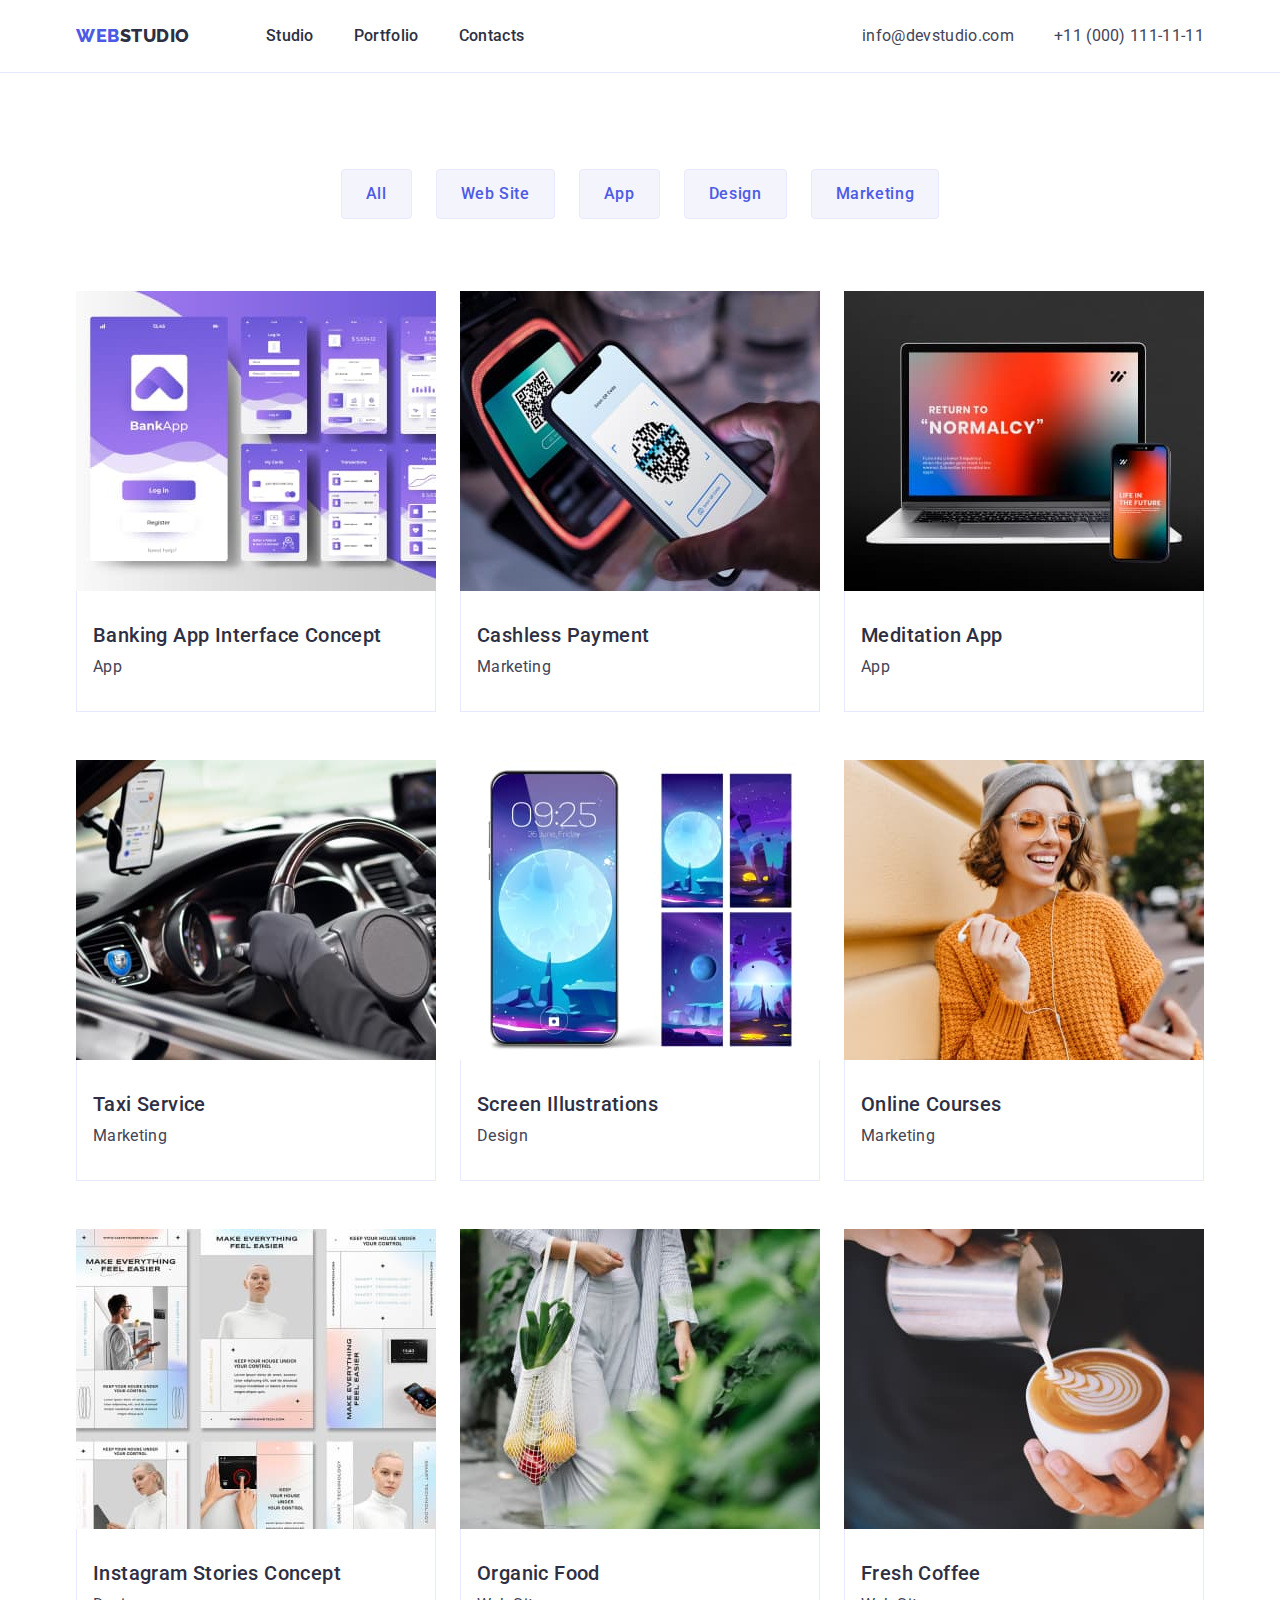
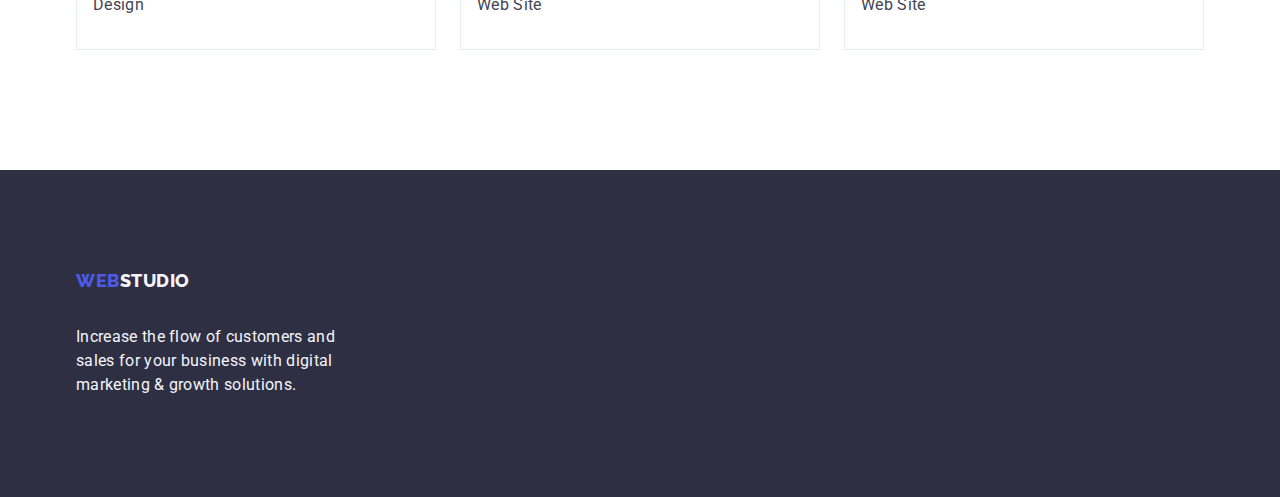
==== portfolio.html @ 1bb778d0 "Initial commit" ====
<!DOCTYPE html>
<html lang="en">
<head>
    <meta charset="UTF-8">
    <meta http-equiv="X-UA-Compatible" content="IE=edge">
    <meta name="viewport" content="width=device-width, initial-scale=1.0">
    <title>Document</title>

    <!-- fonts -->
    <link rel="preconnect" href="https://fonts.googleapis.com">
    <link rel="preconnect" href="https://fonts.gstatic.com" crossorigin>
    <link href="https://fonts.googleapis.com/css2?family=Raleway:wght@800&family=Roboto:ital,wght@0,400;0,500;0,700;1,700&display=swap" rel="stylesheet">
    <!-- Normalize -->
    <link rel="stylesheet" 
          href="https://cdn.jsdelivr.net/npm/modern-normalize@2.0.0/modern-normalize.min.css">
    <!-- Custom styles -->
    <link rel="stylesheet" href="./css/styles.css">
</head>

<body>
  <header class="header">
  <div class="header-container container">
    <nav class="header-nav">
      <a class="header-logo link" href="./index.html">Web<span class="logo-dark">Studio</span> </a>
     
      <ul class="header-list list">
        <li> <a class="header-item link" href="./index.html">Studio</a></li>
        <li> <a class="header-item link" href="./portfolio.html">Portfolio</a></li>
        <li> <a class="header-item link" href="">Contacts</a></li>
      </ul>
    </nav>
  
    <address class="header-contakt">
      <ul class="header-contakt-list list">
        <li> <a class="header-contakt link" href="mailto:info@devstudio.com">info@devstudio.com</a> </li>
        <li> <a class="header-contakt link" href="tel:+110001111111">+11 (000) 111-11-11</a> </li>
      </ul>
    </address>
  </div>
  </header>
  
  <main>

    <section class="portfolio-bloc">
      <div class="container">
        <h1 class="visually-hidden">portfolio</h1>
        <ul class="list main-btns-p">
           <li> <button class="main-btn-p" type="button">All</button> </li>
           <li> <button class="main-btn-p" type="button">Web Site</button> </li>
           <li> <button class="main-btn-p" type="button">App</button> </li>
           <li> <button class="main-btn-p" type="button">Design</button> </li>
           <li> <button class="main-btn-p" type="button">Marketing</button> </li>
         </ul>
                     
       <ul class="list portfolio-list card-set">
          <li class="card-set-item"> 
            <a class="link">
              <img src="./images/portfolio-new/app1.jpg" alt="app1" width="360">
              <div class="portfolio-tab-txt">
                <h2 class="portfolio">Banking App Interface Concept</h2>
                <p class="portfolio-p">App</p>
              </div>
            </a>
          </li>
         <li class="card-set-item">
             <a class="link">
               <img src="./images/portfolio-new/marketing1.jpg" alt="Marketing1" width="360">
               <div class="portfolio-tab-txt">
                <h2 class="portfolio">Cashless Payment</h2>
                <p class="portfolio-p">Marketing</p>
               </div>
             </a>
          </li>
          <li class="card-set-item">
             <a class="link">
               <img src="./images/portfolio-new/app2.jpg" alt="App2" width="360">
               <div class="portfolio-tab-txt">
                <h2 class="portfolio">Meditation App</h2>
                <p class="portfolio-p">App</p>
               </div>
             </a>
          </li>
          <li class="card-set-item">
           <a class="link">
             <img src="./images/portfolio-new/marketing2.jpg" alt="Marketing2" width="360">
             <div class="portfolio-tab-txt">
              <h2 class="portfolio">Taxi Service</h2>
              <p class="portfolio-p">Marketing</p>
             </div>
           </a>
         </li>
         <li class="card-set-item">
           <a class="link">
             <img src="./images/portfolio-new/design1.jpg" alt="Design1" width="360">
             <div class="portfolio-tab-txt">
              <h2 class="portfolio">Screen Illustrations</h2>
              <p class="portfolio-p">Design</p>
             </div>
           </a>
         </li>
         <li class="card-set-item">
           <a class="link">
             <img src="./images/portfolio-new/marketing3.jpg" alt="Marketing3" width="360">
             <div class="portfolio-tab-txt">
              <h2 class="portfolio">Online Courses</h2>
              <p class="portfolio-p">Marketing</p>
             </div>
           </a>
         </li>
         <li class="card-set-item">
           <a class="link">
             <img src="./images/portfolio-new/design2.jpg" alt="Design2" width="360">
             <div class="portfolio-tab-txt">
              <h2 class="portfolio">Instagram Stories Concept</h2>
              <p class="portfolio-p">Design</p>
             </div>
           </a>
         </li>
         <li class="card-set-item">
           <a class="link">
             <img src="./images/portfolio-new/website1.jpg" alt="WebSite1" width="360">
             <div class="portfolio-tab-txt">
              <h2 class="portfolio">Organic Food</h2>
              <p class="portfolio-p">Web Site</p>
             </div>
           </a>
         </li>
         <li class="card-set-item">
           <a class="link">
             <img src="./images/portfolio-new/website2.jpg" alt="WebSite2" width="360">
             <div class="portfolio-tab-txt">
              <h2 class="portfolio">Fresh Coffee</h2>
              <p class="portfolio-p">Web Site</p>
             </div>
           </a>
         </li>
        </ul>
      </div>
    </section>
  </main>
  
  
  <footer class="background footer-bloc">
    <div class="container">
      <a class=" logo link" href="./index.html">Web<span class="logo-light">Studio</span> </a>
      <p class="footer-txt">Increase the flow of customers and sales for your business with digital marketing & growth solutions.</p>
    </div>
  </footer>
  
</body>
</html>
---- css/styles.css ----
:root {
	/* font */
--primary-font: Roboto, sans-serif;
--seconary-font: Raleway, sans-serif;
	/* color */
--main-txt-cl: #434455;
--lighe-txt-cl: #FFFFFF;
--accent-txt-cl: #404BBF;
--background-cl: #2E2F42;
--normal-txt-cl: #4D5AE5;
--color-cloud: #F4F4FD;
--color-border: #e7e9fc;
    /* table */
 --items: 3;
 --indent-vertical: 24px;
 --indent-horizontal: var(--indent-vertical);
}
   


/* Base styles */
body {
    font-family: var(--primary-font);
	font-size: 16px;
	line-height: 1.5;
	letter-spacing: 0.02em;
	color: var(--main-txt-cl);
	background-color: var(--lighe-txt-cl);
	}
	.container {
		width: 1158px;
		margin-left: auto;
		margin-right: auto;
		padding-left: 15px;
		padding-right: 15px;

		/* outline: 2px solid red; */
		outline-offset: -2px;
	}

.logo {
	font-family: var(--seconary-font);
	font-weight: 800;
	font-size: 18px;
	line-height: 1.17;
	letter-spacing: 0.03em;
	text-transform: uppercase;
	color: var(--normal-txt-cl);
	display: inline-block;
	margin-bottom: 16px;
}
.logo-dark{
	color: var(--background-cl);
}
.logo-light{
	color: var(--color-cloud);
}

.background-team {
	background-color: var(--color-cloud);
}

/* reset */
h1,
h2,
h3,
h4,
h5,
h6,
p {
	margin: 0;
}
img {
	display: block;
	max-width: 100%;
	height: auto;
}
.visually-hidden {
	position: absolute;
	width: 1px;
	height: 1px;
	margin: -1px;
	border: 0;
	padding: 0;
	
	white-space: nowrap;
	clip-path: inset(100%);
	clip: rect(0 0 0 0);
	overflow: hidden;
  }
ul,
ol{
	margin: 0;
	padding: 0;
}
.link {
    text-decoration: none;
}
.list {
    list-style: none;
}
.card-set{
display: flex;
flex-wrap: wrap;
row-gap: var(--indent-horizontalt);
column-gap: var(--indent-vertical);
}
.card-set-item {
flex-basis: calc((100% - var(--indent-vertical) * (var(--items) - 1)) / var(--items));
}

/* header */

.header {
	border-bottom: 1px solid #e7e9fc;	
}
.header-container{
	display: flex;
	justify-content: space-between;
}
.header-nav {
	display: flex;
	align-items: center;
}
.header-logo {
	font-family: var(--seconary-font);
	font-weight: 800;
	font-size: 18px;
	line-height: 1.17;
	letter-spacing: 0.03em;
	text-transform: uppercase;
	color: var(--normal-txt-cl);
	margin-right: 76px;
	padding-top: 24px;
	padding-bottom: 24px;
}
.header-logo:hover,
.header-logo:focus {
	color: var(--accent-txt-cl)
}
.header-list {
	display: flex;
	gap: 40px;
}
.header-item{
	font-weight: 500;
	font-size: 16px;
	line-height: 1.5;
	letter-spacing: 0.02em;
	color: var(--background-cl);
	padding-top: 24px;
	padding-bottom: 24px;
}
.header-item:hover,
.header-item:focus {
    color: var(--accent-txt-cl)
}
.header-contakt{
	font-style: normal;
}
.header-contakt-list{
	display: flex;
	gap: 40px;
	}
.header-contakt{
	font-size: 16px;
	line-height: 1.5;
	letter-spacing: 0.02em;
	color: var(--main-txt-cl);
	padding-top: 24px;
	padding-bottom: 24px;
}
.header-contakt:hover,
.header-contakt:focus {
    color: var(--accent-txt-cl);
}

/* main */

.background {
	
    background-color: var(--background-cl);
	padding: 188px 0;
}
.main {
	display: flex;
	flex-direction: column;
	flex-grow: 1;
}
.main-title-container {
	display: flex;
	flex-direction: column;
}
.main-title {
    font-size: 56px;
    line-height: 1.07;
    text-align: center;
    letter-spacing: 0.02em;
    color: var(--lighe-txt-cl);
    margin: 0 auto;
    display: flex;
    max-width: 496px;
    flex-direction: column;
    flex-shrink: 0;
    margin-bottom: 48px;
}
.main-btn {
	background-color:var(--normal-txt-cl);
	font-family: var(--primary-font);
	font-weight: 500;
	font-size: 16px;
	line-height: 1.5;
	letter-spacing: 0.04em;
	color:var(--lighe-txt-cl);
	cursor: pointer;
    min-width: 169px;
	max-width: 250px;
	height: 56px;
    padding: 16px 32px;
	border-radius: 4px;
	display: block;
	margin: 0 auto;
	border: none;
	
}
.main-btn:hover,
.main-btn:focus{
	color: var(--lighe-txt-cl);
	background-color: var(--accent-txt-cl)
}
.main-sabject-bloc{
	padding-top: 120px;
	padding-bottom: 120px;	
}
.main-sabject {
}
.main-list {
	background-color: var(--lighe-txt-cl);
	display: flex;
	justify-content: space-between;
	gap: 24px;
}
.main-list-bloc {
	--items: 4;
}
.main-item {
font-size: 56px;
line-height: 1.07;
letter-spacing: 0.02em;
width: 264px;
}
.main-subtitle {
font-weight: 500;
font-size: 20px;
line-height: 1.2;
letter-spacing: 0.02em;
color: var(--background-cl);
margin-bottom: 8px;
}
.main-text {
font-size: 16px;
line-height: 1.5;
letter-spacing: 0.02em;
color: var(--main-txt-cl);
}
.main-subject {
font-size: 36px;
line-height: 1.11;
text-align: center;
letter-spacing: 0.02em;
text-transform: capitalize;
color: var(--background-cl);
margin-bottom: 72px;
    
}
.main-img-bloc{
	padding-bottom: 120px;	
}
.main-img {
	
}
.main-team-bloc{
	padding-top: 120px;
	padding-bottom: 120px;
}
.team-list {
	--items: 4;
}
.main-team {
	background-color: var(--lighe-txt-cl);
	border-radius: 0px 0px 4px 4px;
}
.main-team-img {
	
}
.main-team-name {
font-weight: 500;
font-size: 20px;
line-height: 1.2;
text-align: center;
letter-spacing: 0.02em;
color: var(--background-cl);
margin-bottom: 8px;
}
.main-team-profession {
font-size: 16px;
line-height: 1.5;
text-align: center;
letter-spacing: 0.02em;
color: var(--main-txt-cl);
}
.main-team-content{
	padding: 32px 16px;
	border: 1px solid var(--color-cloud);
	border-top: none;
}
/* footer */

.footer-bloc{
	padding-top: 100px;
	padding-bottom: 100px;
}
.footer-txt {
color: var(--color-cloud) ;
font-size: 16px;
line-height: 1.5;
letter-spacing: 0.02em;
display: flex;
width: 264px;
flex-direction: column;
flex-shrink: 0;
margin-top: 17.5px;
}

/* portfolio */

.portfolio-bloc{
	padding-top: 96px;
	padding-bottom: 120px;	
}
.portfolio {
	font-weight: 500;
	font-size: 20px;
	line-height: 1.2;
	letter-spacing: 0.02em;
	color: var(--background-cl);
	margin-bottom: 8px;
}
.main-btns-p {
	display: flex;
	align-items: flex-start;
	gap: 24px;
	justify-content: center;
	margin-bottom: 72px;
}
.main-btn-p {
	background-color:var(--color-cloud);
	font-family: var(--primary-font);
	font-weight: 500;
	font-size: 16px;
	line-height: 1.5;
	letter-spacing: 0.04em;
	color:var(--normal-txt-cl);
	cursor: pointer;
	padding: 12px 24px;
	border-radius: 4px;
	border: 1px solid var(--color-border);
} 
.main-btn-p:hover{
	color: var(--lighe-txt-cl);
	background-color: var(--accent-txt-cl);
	border: 1px solid transparent;
}
.main-btn-p:focus{
	color: var(--lighe-txt-cl);
	background-color: var(--accent-txt-cl);
	border: 1px solid transparent;
}

.portfolio-tab { 
	--indent-vertical: 24px;
	--indent-horizontalt: 48px;
}
.portfolio-list{
	row-gap: 48px;
}
.portfolio-tab-txt {
	padding: 32px 16px;
	border: 1px solid var(--color-border);
	border-top: none;
}
.portfolio-p {
	font-size: 16px;
	line-height: 1.5;
	letter-spacing: 0.02em;
	color: var(--main-txt-cl);	
}
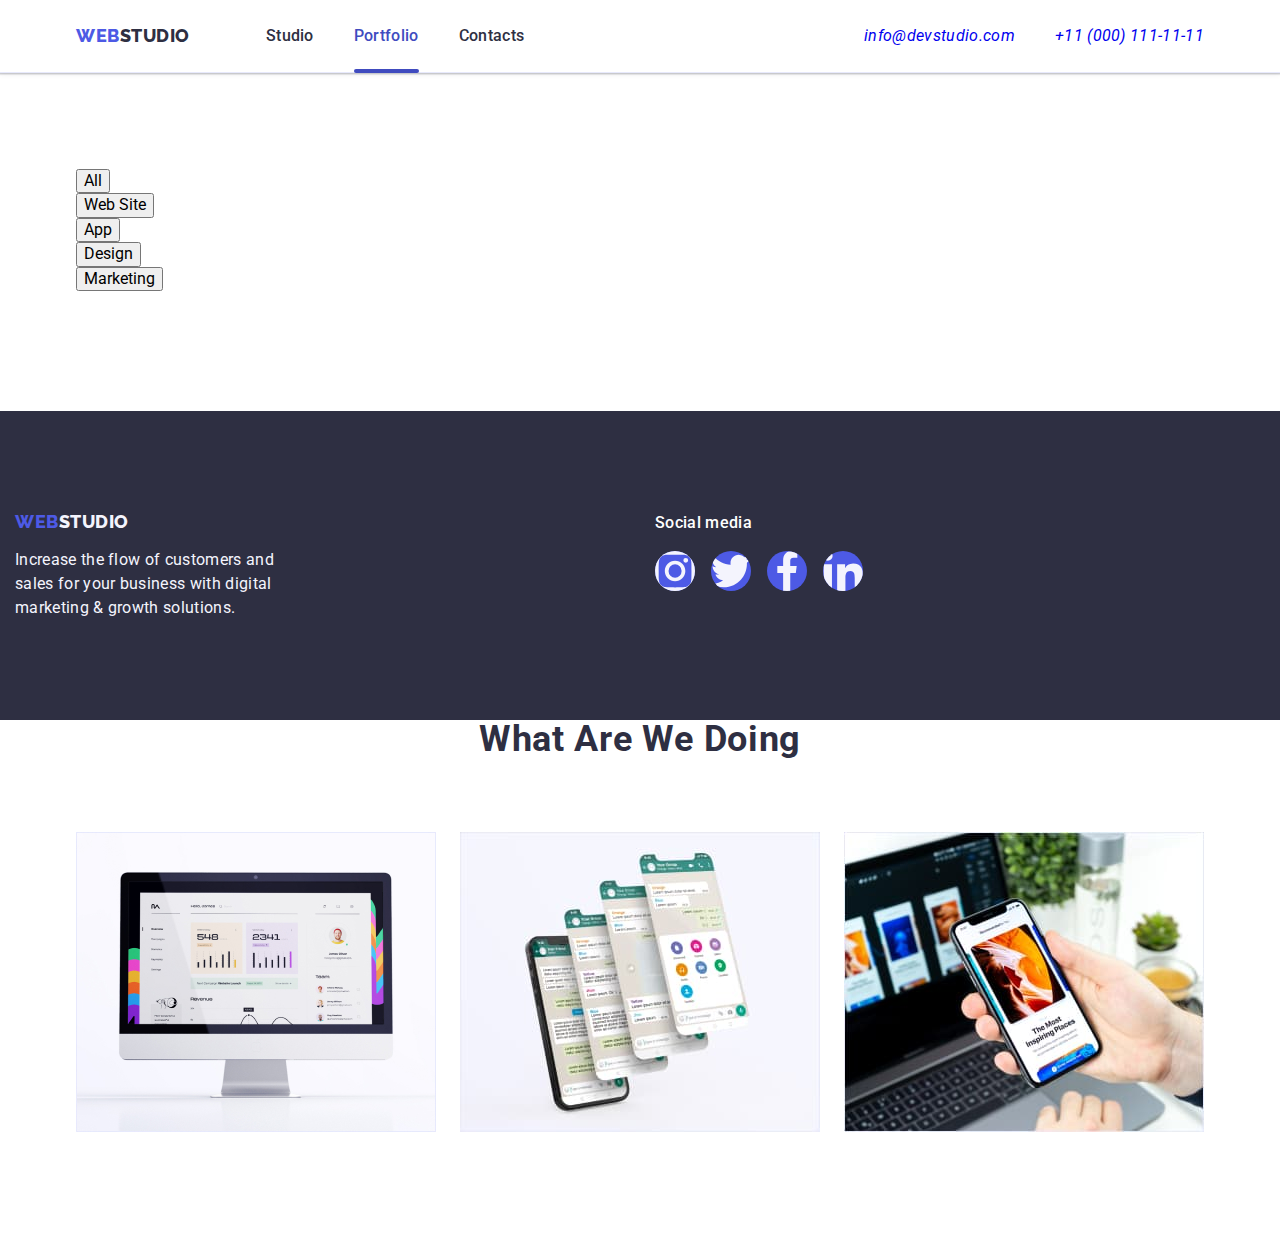
==== commit 0dfb7d0b: "hw5" ====
--- a/portfolio.html
+++ b/portfolio.html
@@ -25,7 +25,7 @@
      
       <ul class="header-list list">
         <li> <a class="header-item link" href="./index.html">Studio</a></li>
-        <li> <a class="header-item link" href="./portfolio.html">Portfolio</a></li>
+        <li> <a class="header-item active link" href="./portfolio.html">Portfolio</a></li>
         <li> <a class="header-item link" href="">Contacts</a></li>
       </ul>
     </nav>
@@ -52,100 +52,121 @@
            <li> <button class="main-btn-p" type="button">Marketing</button> </li>
          </ul>
                      
-       <ul class="list portfolio-list card-set">
-          <li class="card-set-item"> 
-            <a class="link">
-              <img src="./images/portfolio-new/app1.jpg" alt="app1" width="360">
-              <div class="portfolio-tab-txt">
-                <h2 class="portfolio">Banking App Interface Concept</h2>
-                <p class="portfolio-p">App</p>
-              </div>
-            </a>
-          </li>
-         <li class="card-set-item">
-             <a class="link">
-               <img src="./images/portfolio-new/marketing1.jpg" alt="Marketing1" width="360">
-               <div class="portfolio-tab-txt">
-                <h2 class="portfolio">Cashless Payment</h2>
-                <p class="portfolio-p">Marketing</p>
-               </div>
-             </a>
-          </li>
-          <li class="card-set-item">
-             <a class="link">
-               <img src="./images/portfolio-new/app2.jpg" alt="App2" width="360">
-               <div class="portfolio-tab-txt">
-                <h2 class="portfolio">Meditation App</h2>
-                <p class="portfolio-p">App</p>
-               </div>
-             </a>
-          </li>
-          <li class="card-set-item">
-           <a class="link">
-             <img src="./images/portfolio-new/marketing2.jpg" alt="Marketing2" width="360">
-             <div class="portfolio-tab-txt">
-              <h2 class="portfolio">Taxi Service</h2>
-              <p class="portfolio-p">Marketing</p>
-             </div>
-           </a>
-         </li>
-         <li class="card-set-item">
-           <a class="link">
-             <img src="./images/portfolio-new/design1.jpg" alt="Design1" width="360">
-             <div class="portfolio-tab-txt">
-              <h2 class="portfolio">Screen Illustrations</h2>
-              <p class="portfolio-p">Design</p>
-             </div>
-           </a>
-         </li>
-         <li class="card-set-item">
-           <a class="link">
-             <img src="./images/portfolio-new/marketing3.jpg" alt="Marketing3" width="360">
-             <div class="portfolio-tab-txt">
-              <h2 class="portfolio">Online Courses</h2>
-              <p class="portfolio-p">Marketing</p>
-             </div>
-           </a>
-         </li>
-         <li class="card-set-item">
-           <a class="link">
-             <img src="./images/portfolio-new/design2.jpg" alt="Design2" width="360">
-             <div class="portfolio-tab-txt">
-              <h2 class="portfolio">Instagram Stories Concept</h2>
-              <p class="portfolio-p">Design</p>
-             </div>
-           </a>
-         </li>
-         <li class="card-set-item">
-           <a class="link">
-             <img src="./images/portfolio-new/website1.jpg" alt="WebSite1" width="360">
-             <div class="portfolio-tab-txt">
-              <h2 class="portfolio">Organic Food</h2>
-              <p class="portfolio-p">Web Site</p>
-             </div>
-           </a>
-         </li>
-         <li class="card-set-item">
-           <a class="link">
-             <img src="./images/portfolio-new/website2.jpg" alt="WebSite2" width="360">
-             <div class="portfolio-tab-txt">
-              <h2 class="portfolio">Fresh Coffee</h2>
-              <p class="portfolio-p">Web Site</p>
-             </div>
-           </a>
-         </li>
-        </ul>
+       
       </div>
     </section>
   </main>
   
   
-  <footer class="background footer-bloc">
+  <footer class="background-footer footer-bloc">
     <div class="container">
       <a class=" logo link" href="./index.html">Web<span class="logo-light">Studio</span> </a>
       <p class="footer-txt">Increase the flow of customers and sales for your business with digital marketing & growth solutions.</p>
     </div>
+    <div class="container">
+      <h3 class="footer-traling-title">Social media</h3>
+      <ul class="footer-traling-list list">
+        <li class="traling-item">
+          <a class="" href="" aria-label="instagram">
+           <svg class="traling-icons" width="24" height="24">
+             <use href="./images/icons.svg#instagram"></use> 
+           </svg>
+          </a>
+        </li>
+        <li class="traling-item">
+          <a class="" href="" aria-label="twitter">
+           <svg class="traling-icons" width="24" height="24">
+             <use href="./images/icons.svg#twitter"></use> 
+           </svg>
+          </a>
+        </li>
+        <li class="traling-item">
+          <a class="" href="" aria-label="facebook">
+           <svg class="traling-icons" width="24" height="24">
+             <use href="./images/icons.svg#facebook"></use> 
+           </svg>
+          </a>
+        </li>
+        <li class="traling-item">
+          <a class="" href="" aria-label="linkedin">
+           <svg class="traling-icons" width="24" height="24">
+             <use href="./images/icons.svg#linkedin"></use> 
+           </svg>
+          </a>
+      </ul>
+    </div>
   </footer>
+
+
+  <section class="main-img-bloc">
+    <div class="container">
+      <h2 class="main-subject">What are we doing</h2>
+      <ul class="main-list list card-set">
+        <li class="main-img card-set-item">
+          <img src="./images/about/img1.jpg" alt="img1" width="360" height="300">
+        </li>
+        <li class="main-img card-set-item">
+          <img src="./images/about/img2.jpg" alt="img2" width="360" height="300">
+        </li>
+        <li class="main-img card-set-item">
+          <img src="./images/about/img3.jpg" alt="img3" width="360" height="300">
+        </li>
+      </ul>
+    </div>
   
-</body>
+  </section>
+
+
+  <!-- Customers
+  <section class="section">
+    <div class="container">
+      <h2 class="main-subject">Customers</h2>
+      <ul class="clients-list list">
+        <li class="clients-item">
+          <a class="clients-link" href="" aria-label="Logo 1">
+            <svg class="claients-icon" width="168" height="88">
+              <use href="./images/icons.svg#client-1"></use>
+            </svg>
+          </a>
+        </li>
+        <li class="clients-item">
+          <a class="clients-link" href="" aria-label="Logo 2">
+            <svg class="claients-icon" width="168" height="88">
+              <use href="./images/icons.svg#client-2"></use>
+            </svg>
+          </a>
+        </li>
+        <li class="clients-item">
+          <a class="clients-link" href="" aria-label="Logo 3">
+            <svg class="claients-icon" width="168" height="88">
+              <use href="./images/icons.svg#client-3"></use>
+            </svg>
+          </a>
+        </li>
+        <li class="clients-item">
+          <a class="clients-link" href="" aria-label="Logo 4">
+            <svg class="claients-icon" width="168" height="88">
+              <use href="./images/icons.svg#client-4"></use>
+            </svg>
+          </a>
+        </li>
+        <li class="clients-item">
+          <a class="clients-link" href="" aria-label="Logo 5">
+            <svg class="claients-icon" width="168" height="88">
+              <use href="./images/icons.svg#client-5"></use>
+            </svg>
+          </a>
+        </li>
+        <li class="clients-item">
+          <a class="clients-link" href="" aria-label="Logo 6">
+            <svg class="claients-icon" width="168" height="88">
+              <use href="./images/icons.svg#client-6"></use>
+            </svg>
+          </a>
+        </li>
+      </ul>
+    </div>
+  </section>
+  
+</body> -->
 </html>--- a/css/styles.css
+++ b/css/styles.css
@@ -10,10 +10,17 @@
 --normal-txt-cl: #4D5AE5;
 --color-cloud: #F4F4FD;
 --color-border: #e7e9fc;
+--grey: #2e2f42b3;
+--color-logo: #8e8f99;
+--navyblue-modal: #2e2f4266;
+--dairy: #FCFCFC;
+--icons: #31d0aa;
     /* table */
  --items: 3;
  --indent-vertical: 24px;
  --indent-horizontal: var(--indent-vertical);
+ /* Others */
+ --animation: color 250ms cubic-bezier(0.4, 0, 0.2, 1);
 }
    
 
@@ -113,6 +120,8 @@
 
 .header {
 	border-bottom: 1px solid #e7e9fc;	
+	background: var(--lighe-txt-cl);
+    box-shadow: 0px 1px 6px 0px rgba(46, 47, 66, 0.08), 0px 1px 1px 0px rgba(46, 47, 66, 0.16), 0px 2px 1px 0px rgba(46, 47, 66, 0.08);
 }
 .header-container{
 	display: flex;
@@ -133,6 +142,8 @@
 	margin-right: 76px;
 	padding-top: 24px;
 	padding-bottom: 24px;
+
+	transition: border-color var(--animation);
 }
 .header-logo:hover,
 .header-logo:focus {
@@ -143,6 +154,8 @@
 	gap: 40px;
 }
 .header-item{
+    position: relative;
+
 	font-weight: 500;
 	font-size: 16px;
 	line-height: 1.5;
@@ -150,25 +163,57 @@
 	color: var(--background-cl);
 	padding-top: 24px;
 	padding-bottom: 24px;
+    display: block;
+	transition: var(--animation);
 }
 .header-item:hover,
 .header-item:focus {
     color: var(--accent-txt-cl)
 }
-.header-contakt{
-	font-style: normal;
-}
+.active{
+	color: var(--accent-txt-cl);
+	transition: var(--animation);
+}
+.header-item.active::after{
+	content: "";
+	position: absolute;
+	bottom: -1px;
+	left: 0;
+
+	display: block;
+	width: 100%;
+	height: 4px;
+	background-color: var(--accent-txt-cl);
+	border-radius: 2px;
+}
+
 .header-contakt-list{
 	display: flex;
 	gap: 40px;
 	}
 .header-contakt{
+	padding-top: 24px;
+	padding-bottom: 24px;
+}
+
+
+.header-contakt-l{
+	font-style: normal;
 	font-size: 16px;
 	line-height: 1.5;
 	letter-spacing: 0.02em;
 	color: var(--main-txt-cl);
 	padding-top: 24px;
 	padding-bottom: 24px;
+	transition: var(--animation);
+	display: block;
+	text-decoration: none;
+}
+
+.header-contakt-l:hover,
+.header-contakt-l:focus {
+	color: var(--accent-txt-cl);
+	transition: var(--animation);
 }
 .header-contakt:hover,
 .header-contakt:focus {
@@ -178,18 +223,19 @@
 /* main */
 
 .background {
+	max-width: 1440px;
+	margin: 0 auto;
+	background-image: linear-gradient(var(--grey),var(--grey)), url(../images/people_office.jpg);
+    background-repeat: no-repeat;
+	background-position: center;
+	background-size: cover;
+	background-color: var(--background-cl);
+	padding: 188px 0;
+}
+.main {
+}
+.main-title-container {
 	
-    background-color: var(--background-cl);
-	padding: 188px 0;
-}
-.main {
-	display: flex;
-	flex-direction: column;
-	flex-grow: 1;
-}
-.main-title-container {
-	display: flex;
-	flex-direction: column;
 }
 .main-title {
     font-size: 56px;
@@ -198,10 +244,7 @@
     letter-spacing: 0.02em;
     color: var(--lighe-txt-cl);
     margin: 0 auto;
-    display: flex;
     max-width: 496px;
-    flex-direction: column;
-    flex-shrink: 0;
     margin-bottom: 48px;
 }
 .main-btn {
@@ -221,7 +264,8 @@
 	display: block;
 	margin: 0 auto;
 	border: none;
-	
+
+	transition: background-color 250ms cubic-bezier(0.4,0,0.2,1);
 }
 .main-btn:hover,
 .main-btn:focus{
@@ -232,10 +276,12 @@
 	padding-top: 120px;
 	padding-bottom: 120px;	
 }
+.main-sabject-icon{
+	fill: none;
+}
 .main-sabject {
 }
 .main-list {
-	background-color: var(--lighe-txt-cl);
 	display: flex;
 	justify-content: space-between;
 	gap: 24px;
@@ -248,6 +294,15 @@
 line-height: 1.07;
 letter-spacing: 0.02em;
 width: 264px;
+}
+.main-item-icon{
+	display: flex;
+	align-items: center;
+	justify-content: center;
+	height: 112px;
+	background-color: var(--color-cloud);
+	border-radius: 4px;
+	margin-bottom: 8px;
 }
 .main-subtitle {
 font-weight: 500;
@@ -288,7 +343,9 @@
 }
 .main-team {
 	background-color: var(--lighe-txt-cl);
+	width: 264px;
 	border-radius: 0px 0px 4px 4px;
+	box-shadow: 0px 1px 6px rgba(46, 47, 66, 0.08), 0px 1px 1px rgba(46, 47, 66, 0.16), 0px 2px 1px rgba(46, 47, 66, 0.08);
 }
 .main-team-img {
 	
@@ -308,36 +365,78 @@
 text-align: center;
 letter-spacing: 0.02em;
 color: var(--main-txt-cl);
-}
+margin-bottom: 8px;
+}
+
 .main-team-content{
-	padding: 32px 16px;
 	border: 1px solid var(--color-cloud);
 	border-top: none;
-}
-/* footer */
-
-.footer-bloc{
-	padding-top: 100px;
-	padding-bottom: 100px;
-}
-.footer-txt {
-color: var(--color-cloud) ;
-font-size: 16px;
-line-height: 1.5;
-letter-spacing: 0.02em;
-display: flex;
-width: 264px;
-flex-direction: column;
-flex-shrink: 0;
-margin-top: 17.5px;
-}
+	padding: 32px 0;
+}
+/* .main-team-content-list{
+	padding: 32px 0;
+} */
+.container-traling{
+}
+.traling-list{
+	display: flex;
+    justify-content: center;
+    gap: 24px;
+}
+.traling-item{
+	width: 40px;
+	height: 40px;
+}
+.traling-icons{
+	fill: var(--color-cloud);
+	width: 100%;
+	height: 100%;
+	background-color: var(--normal-txt-cl);
+	border-radius: 50%;
+	display: flex;
+	align-items: center;
+	justify-content: center;
+	transition: background-color 250ms cubic-bezier(0.4, 0, 0.2, 1);
+}
+.traling-icons:hover,
+.traling-icons:focus{
+	background-color: var(--accent-txt-cl);
+}
+.traling-icon{
+	
+}
+/* clients */
+/* .clients-list{
+	display: flex;
+	justify-content: center;
+	gap: 24px;
+	padding-bottom: 120px;
+}
+.clients-link{
+	display: flex;
+	justify-content: center;
+	align-items: center;
+
+	width: 168px;
+	height: 88px;
+	border: 2px solid var(--color-logo);
+
+	transition: border-color var(--animation);
+}
+.clients-link:hover{
+    border-color: var(--accent-txt-cl);
+}
+.clients-link:hover .claients-icon{
+    fill: var(--accent-txt-cl);
+} */
 
 /* portfolio */
 
-.portfolio-bloc{
+.portfolio-bloc {
 	padding-top: 96px;
-	padding-bottom: 120px;	
-}
+	padding-bottom: 120px;
+}
+
 .portfolio {
 	font-weight: 500;
 	font-size: 20px;
@@ -346,54 +445,194 @@
 	color: var(--background-cl);
 	margin-bottom: 8px;
 }
-.main-btns-p {
-	display: flex;
-	align-items: flex-start;
-	gap: 24px;
-	justify-content: center;
-	margin-bottom: 72px;
-}
-.main-btn-p {
-	background-color:var(--color-cloud);
-	font-family: var(--primary-font);
-	font-weight: 500;
+
+.portfolio-item {
+	/* position: relative; */
+}
+
+.overlay {
+	width: calc((100% - 48px) / 3);
+	transition: box-shadow 250ms cubic-bezier(0.4, 0, 0.2, 1);
+
+}
+.overlay:hover {
+     box-shadow: 0px 1px 6px rgba(46, 47, 66, 0.08), 0px 1px 1px rgba(46, 47, 66, 0.16), 0px 2px 1px rgba(46, 47, 66, 0.08);
+}
+.overlay:hover .overlay-p {
+	transform: translateY(0%);
+	
+}
+.overlay-position {
+	 	position: relative;
+		overflow: hidden;
+}
+
+
+.overlay-txt {
+		
+}
+
+.overlay-p {
+	position: absolute;
+    top: 0;
+	left: 0;
+
+	width: 100%;
+	height: 100%;
+
+	padding: 40px 32px;
+
+
 	font-size: 16px;
 	line-height: 1.5;
-	letter-spacing: 0.04em;
-	color:var(--normal-txt-cl);
-	cursor: pointer;
-	padding: 12px 24px;
-	border-radius: 4px;
-	border: 1px solid var(--color-border);
-} 
-.main-btn-p:hover{
-	color: var(--lighe-txt-cl);
-	background-color: var(--accent-txt-cl);
-	border: 1px solid transparent;
-}
-.main-btn-p:focus{
-	color: var(--lighe-txt-cl);
-	background-color: var(--accent-txt-cl);
-	border: 1px solid transparent;
-}
-
-.portfolio-tab { 
+	letter-spacing: 0.02em;
+	color: var(--color-cloud);
+
+	background:var(--normal-txt-cl);
+
+	transform: translateY(100%);
+	transition: transform 250ms cubic-bezier(0.4, 0, 0.2, 1);
+}
+
+.overlay-p:hover 
+.overlay-position{
+	
+}
+
+.portfolio-tab {
 	--indent-vertical: 24px;
 	--indent-horizontalt: 48px;
 }
-.portfolio-list{
+
+.portfolio-list {
 	row-gap: 48px;
 }
+
 .portfolio-tab-txt {
 	padding: 32px 16px;
 	border: 1px solid var(--color-border);
 	border-top: none;
 }
+
 .portfolio-p {
 	font-size: 16px;
 	line-height: 1.5;
 	letter-spacing: 0.02em;
-	color: var(--main-txt-cl);	
-}
-
-
+	color: var(--main-txt-cl);
+}
+
+/* footer */
+.background-footer{
+	background-color: var(--background-cl);
+	/* padding: 188px 0; */
+	padding-top: 100px;
+	padding-bottom: 100px;
+}
+.footer-bloc{
+	display: flex;
+	align-items: baseline;
+}
+.footer-bloc-logo{
+	margin-right: 120px;
+}
+.footer-txt{
+color: var(--color-cloud) ;
+font-size: 16px;
+line-height: 1.5;
+letter-spacing: 0.02em;
+width: 264px;
+}
+.footer-traling-title{
+	color: var(--lighe-txt-cl);
+	font-size: 16px;
+    font-weight: 500;
+    line-height: 1.5; 
+    letter-spacing: 0.02em;
+	margin-bottom: 16px;
+}
+
+.footer-traling-list{
+	display: flex;
+    gap: 16px;
+}
+.footer-traling-icons {
+	fill: var(--color-cloud);
+	width: 100%;
+	height: 100%;
+	background-color: var(--normal-txt-cl);
+	border-radius: 50%;
+	display: flex;
+	align-items: center;
+	justify-content: center;
+	transition: background-color 250ms cubic-bezier(0.4, 0, 0.2, 1);
+}
+
+.footer-traling-icons:hover,
+.footer-traling-icons:focus {
+	background-color: var(--icons);
+}
+
+
+
+/* Model styles */
+.backdrop {
+	position: fixed;
+	top: 0;
+	left: 0;
+
+	width: 100%;
+	height: 100%;
+
+	background-color: var(--navyblue-modal);
+
+	transition: opacity 250ms ease-out, visibility 250ms ease-out;
+
+	/* Defalt properties */
+	opacity: 1;
+	visibility: visible;
+	pointer-events: initial;
+}
+.backdrop.is-hidden {
+	opacity: 0;
+	visibility: hidden;
+	pointer-events: none;
+}
+.model {
+    position: absolute;
+	top: 50%;
+	left: 50%;
+
+	transform: translateX(-50%) translateY(-50%);
+
+	width: 408px;
+    height: 584px;
+    flex-shrink: 0;
+
+	border-radius: 4px;
+    background: var(--dairy);
+    box-shadow: 0px 2px 1px 0px rgba(0, 0, 0, 0.20), 0px 1px 3px 0px rgba(0, 0, 0, 0.12), 0px 1px 1px 0px rgba(0, 0, 0, 0.14);
+}
+    /* Hidden state */
+.backdrop.is-hidden .model {
+	opacity: 0;
+	transform: translateX(-50%) translateY(-70%);
+}	
+.model-btn {
+	position: absolute;
+	top: 24px;
+	right: 24px;
+
+	display: flex;
+	align-items: center;
+	justify-content: center;
+
+	width: 24px;
+	height: 24px;
+	padding: 0;
+
+	border: none;
+	background-color: transparent;
+}
+.model-icon {
+	stroke: rgba(46, 47, 66, 1);
+}
